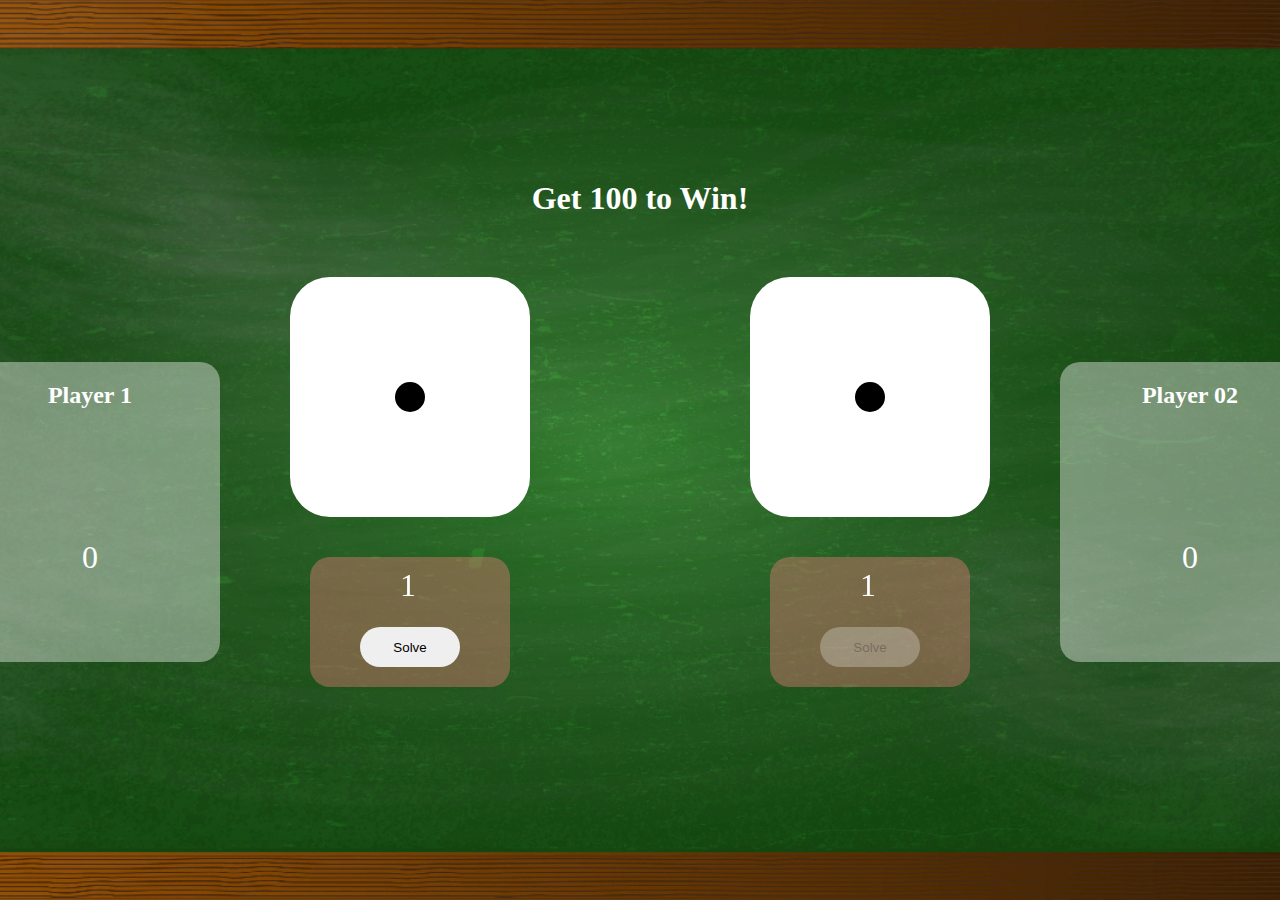
==== game.html @ 0b72fb1b "update" ====
<!DOCTYPE html>
<html lang="en">
<head>
    <meta charset="UTF-8">
    <meta name="viewport" content="width=device-width, initial-scale=1.0">
    <link rel="stylesheet" href="style.css">
    <title>Document</title>
</head>
<body>
    <div class="container_01">
        <div class="container_02">
            <div class="container_03">
                <h1 class="h1" id="h1">Get 100 to Win!</h1>
                <div class="container_04">
                    <div class="win_div">
                        <div class="win_indicate">
                            <h2 id="win1">You won!</h2>
                        </div>
                        <div class="user_01">
                            <div class="user_01_details">
                                <h2>Player 1</h2>
                                <div class="userName">
                                    <h1 id="userName_1"></h1>
                                </div>
                                <div class="marks">
                                    <span id="userMarks_1">0</span>
                                </div>
                            </div>
                        </div>
                    </div>
                    <div class="dice_01">
                        <div class="dice">
                            <div class="all_dots">
                                <div class="dots">
                                    <span class="n1_1" id="n1_1"></span>
                                    <span class="n2_1" id="n2_1"></span>
                                    <span class="n3_1" id="n3_1"></span>
                                    <span class="n4_1" id="n4_1"></span>
                                    <span class="n5_1" id="n5_1"></span>
                                    <span class="n6_1" id="n6_1"></span>
                                    <span class="n7_1" id="n7_1"></span>
                                    <span class="n8_1" id="n8_1"></span>
                                    <span class="n9_1" id="n9_1"></span>
                                </div>
                            </div>
                        </div>
                        <div class="dice_ope">
                            <div class="number">
                                <span id="num_panel_01">1</span>
                            </div>
                            <div class="btn">
                                    <button class="btn_solve" onclick="user_01()" id="btn_1">Solve</button>
                            </div>
                        </div>
                    </div>
                    <button class="roll" onclick="reloadPage()" id="roll">Play Again</button>
                    <div class="dice_02">
                        <div class="dice">
                            <div class="all_dots">
                                <div class="dots">
                                    <span class="n1_2" id="n1_2"></span>
                                    <span class="n2_2" id="n2_2"></span>
                                    <span class="n3_2" id="n3_2"></span>
                                    <span class="n4_2" id="n4_2"></span>
                                    <span class="n5_2" id="n5_2"></span>
                                    <span class="n6_2" id="n6_2"></span>
                                    <span class="n7_2" id="n7_2"></span>
                                    <span class="n8_2" id="n8_2"></span>
                                    <span class="n9_2" id="n9_2"></span>
                                </div>
                            </div>
                        </div>
                        <div class="dice_ope">
                            <div class="number">
                                <span id="num_panel_02">1</span>
                            </div>
                            <div class="btn">
                                    <button class="btn_solve" onclick="user_02()" id="btn_2">Solve</button>
                            </div>
                        </div>
                    </div>
                    <div class="win_idiv">
                        <div class="win_indicate">
                            <h2 id="win2">You won!</h2>
                        </div>
                        <div class="user_02">
                            <div class="user_02_details">
                                <h2>Player 02</h2>
                                <div class="userName">
                                    <h1 id="userName_2"></h1>
                                </div>
                                <div class="marks">
                                    <span id="userMarks_2">0</span>
                                </div>
                            </div>
                        </div>
                    </div>
                </div>
            </div>
        </div>
    </div>
    <script src="script.js"></script>
</body>
</html>
---- style.css ----
*
{

    margin: 0;
    padding: 0;

}

body
{

    box-sizing: border-box;
    background-image: url('src/background.jpeg');
    background-size: cover;
    background-position: center;
    background-attachment: fixed;
    width: 100vw;
    height: 100vh;
    box-sizing: border-box;

}

.container_01
{

    display: flex;
    justify-content: center;
    align-items: center;
    width: 100%;
    height: 100vh;

}

.container_02
{

    width: 1300px;
    height: 580px;
    border-radius: 40px;

}

.user_01
{

    width: 260px;
    height: 300px;
    background-color: rgba(255, 255, 255, 0.4);
    border-radius: 20px;

}

.user_01_details
{

    width: 100%;
    height: 100%;
    text-align: center;
    padding-top: 20px;
}

.user_01_details h1
{

    margin-top: 30px;

}

.user_02
{

    width: 260px;
    height: 300px;
    background-color: rgba(255, 255, 255, 0.4);
    border-radius: 20px;

}

.user_02_details
{

    width: 100%;
    height: 100%;
    padding-top: 20px;
    text-align: center;

}

.user_02_details h1
{

    margin-top: 30px;

}

.userName
{

    height: 40px;
}

.win_indicate
{
    height: 50px;
    color: red;
    margin: 10px;
    font-size: 24px;
    text-align: center;
}

#win1
{

    display: none;

}

#win2{

    display: none;

}

.marks
{

    margin-top: 60px;
    font-size: 32px;

}

.h1
{

    margin-top: 20px;

}

.container_03
{

    width: 100%;
    text-align: center;
    color: white;

}

.container_04
{

    display: flex;
    justify-content: center;
    align-items: center;
    width: 100%;
    height: 100%;
    margin-top: 20px;

}

.dice_01
{

    width: 300px;
    height: 400px;
    margin-right: 40px;
    padding: 40px;
    justify-content: center;
    align-items: center;
    text-align: center;

}

.dice_02
{

    width: 300px;
    height: 400px;
    margin-left: 40px;
    padding: 40px;
    justify-content: center;
    align-items: center;
    text-align: center;

}

.dice
{

    width: 240px;
    height: 240px;
    margin: 0 30px 0 30px;
    background-color: white;
    border-radius: 40px;
    display: flex;
    justify-content: center;
    align-items: center;

}

.all_dots
{

    width: 200px;
    height: 200px;

}

.n1_1
{

    background: white;
}

.n1_2
{

    background: white;
}

.n2_1
{

    background: white;
}

.n2_2
{

    background: white;
}

.n3_1
{

    background: white;
}

.n3_2
{

    background: white;
}

.n4_1
{

    background: white;
}

.n4_2
{

    background: white;
}

.n5_1
{

    background: black;
}

.n5_2
{

    background: black;
}

.n6_1
{

    background: white;
}

.n6_2
{

    background: white;
}

.n7_1
{

    background: white;
}

.n7_2
{

    background: white;
}

.n8_1
{

    background: white;
}

.n8_2
{

    background: white;
}

.n9_1
{

    background: white;
}

.n9_2
{

    background: white;
}

.dots
{

    width: 100%;
    height: 100%;
    display: flex;
    justify-content: center;
    align-items: center;
    flex-wrap: wrap;
    gap: 40px;

}

.dots span
{

    width: 30px;
    height: 30px;
    border-radius: 50px;

}

.dice_ope
{

    margin-left: 50px;
    width: 200px;
    background-color: rgba(243, 124, 124, 0.4);
    border-radius: 20px;
}

.btn
{


    padding: 20px;

}

.btn_solve
{

    width: 100px;
    height: 40px;
    border-radius: 20px;
    border: none;
    cursor: pointer;

}

.btn_solve:hover
{

    width: 100px;
    height: 40px;
    border-radius: 20px;
    border: 1px solid black;

}

.number
{

    text-align: center;
    margin-top: 40px;
    padding: 10px;
    width: 160px;
    height: 30px;

}

.number span
{

    font-size: 32px;
    position: fixed;

}

.roll
{

    position: absolute;
    width: 120px;
    height: 50px;
    border-radius: 10px;
    border: none;
    font-weight: 500;
    background-color: rgba(255, 176, 57, 0.8);
    display: none;
    cursor: pointer;

}

.roll:hover
{

    border: 1px solid black;
}
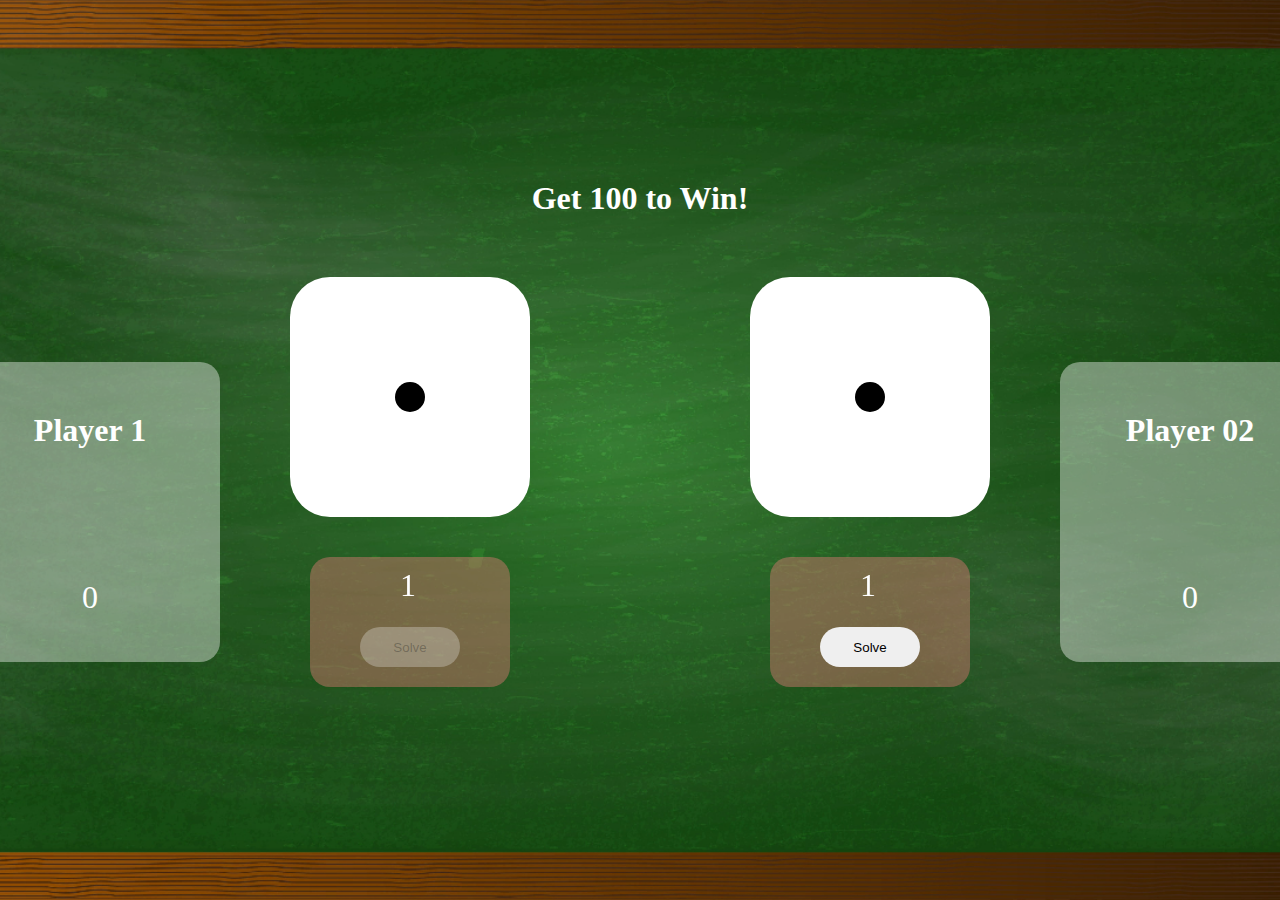
==== commit ca0f082e: "update" ====
--- a/game.html
+++ b/game.html
@@ -20,7 +20,7 @@
                             <div class="user_01_details">
                                 <h2>Player 1</h2>
                                 <div class="userName">
-                                    <h1 id="userName_1"></h1>
+                                    <h2 id="userName_1"></h2>
                                 </div>
                                 <div class="marks">
                                     <span id="userMarks_1">0</span>
@@ -87,7 +87,7 @@
                             <div class="user_02_details">
                                 <h2>Player 02</h2>
                                 <div class="userName">
-                                    <h1 id="userName_2"></h1>
+                                    <h2 id="userName_2"></h2>
                                 </div>
                                 <div class="marks">
                                     <span id="userMarks_2">0</span>
--- a/style.css
+++ b/style.css
@@ -59,10 +59,18 @@
     padding-top: 20px;
 }
 
-.user_01_details h1
+.user_01_details h2
 {
 
     margin-top: 30px;
+    font-size: 32px;
+
+}
+
+#userName_1
+{
+
+    font-size: 42px;
 
 }
 
@@ -86,11 +94,19 @@
 
 }
 
-.user_02_details h1
+.user_02_details h2
 {
 
     margin-top: 30px;
-
+    font-size: 32px;
+
+}
+
+#userName_2
+{
+
+    font-size: 42px;
+    
 }
 
 .userName
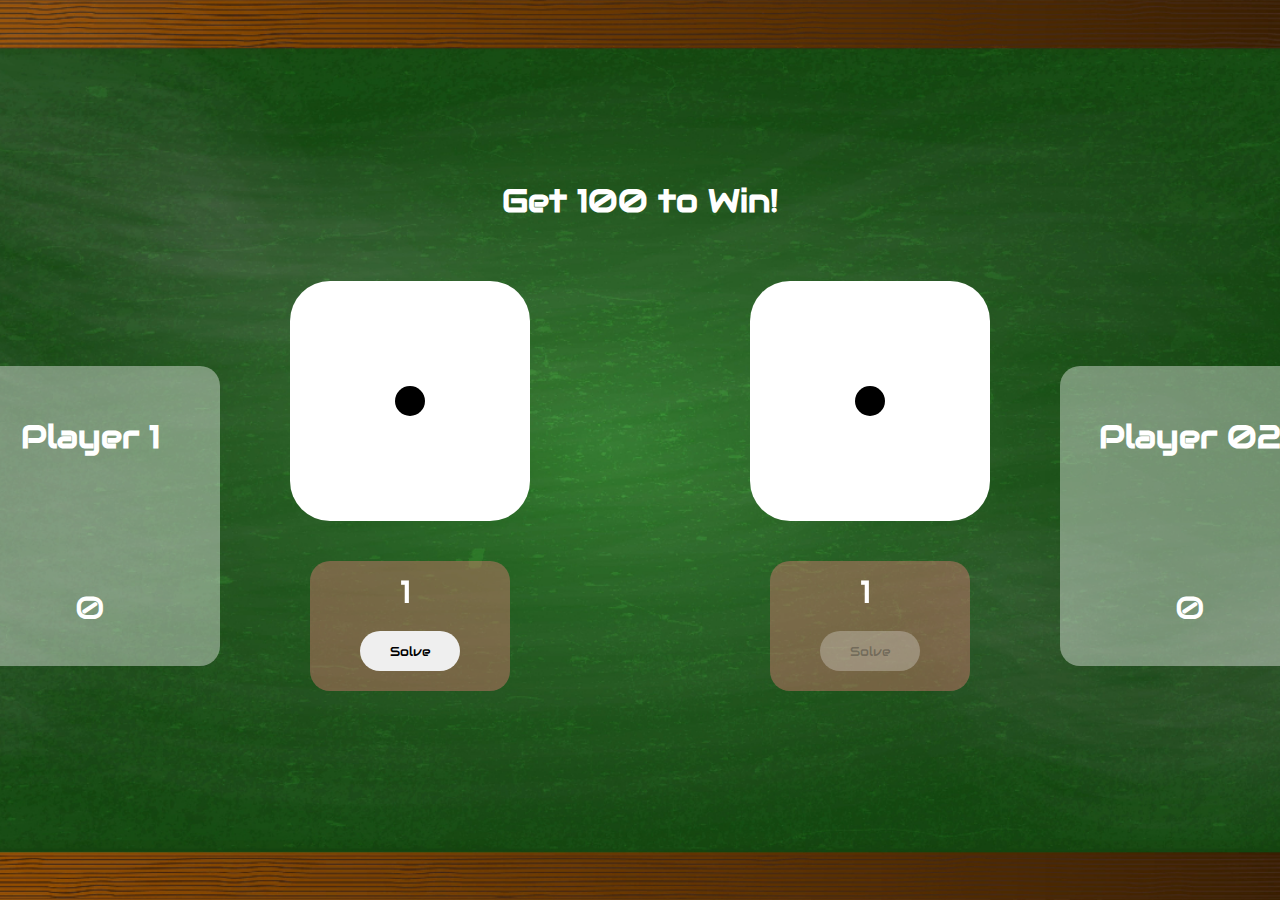
==== commit 32016024: "update" ====
--- a/game.html
+++ b/game.html
@@ -3,7 +3,7 @@
 <head>
     <meta charset="UTF-8">
     <meta name="viewport" content="width=device-width, initial-scale=1.0">
-    <link rel="stylesheet" href="style.css">
+    <link rel="stylesheet" href="style1.css">
     <title>Document</title>
 </head>
 <body>
@@ -99,6 +99,6 @@
             </div>
         </div>
     </div>
-    <script src="script.js"></script>
+    <script src="script1.js"></script>
 </body>
 </html>--- a/style1.css
+++ b/style1.css
@@ -0,0 +1,436 @@
+@import url('https://fonts.googleapis.com/css?family=Audiowide');
+*
+{
+
+    margin: 0;
+    padding: 0;
+    font-family: "Audiowide";
+
+}
+
+body
+{
+
+    box-sizing: border-box;
+    background-image: url('src/background.jpeg');
+    background-size: cover;
+    background-position: center;
+    background-attachment: fixed;
+    width: 100vw;
+    height: 100vh;
+    box-sizing: border-box;
+
+}
+
+.container_01
+{
+
+    display: flex;
+    justify-content: center;
+    align-items: center;
+    width: 100%;
+    height: 100vh;
+
+}
+
+.container_02
+{
+
+    width: 1300px;
+    height: 580px;
+    border-radius: 40px;
+
+}
+
+.user_01
+{
+
+    width: 260px;
+    height: 300px;
+    background-color: rgba(255, 255, 255, 0.4);
+    border-radius: 20px;
+
+}
+
+.user_01_details
+{
+
+    width: 100%;
+    height: 100%;
+    text-align: center;
+    padding-top: 20px;
+}
+
+.user_01_details h2
+{
+
+    margin-top: 30px;
+    font-size: 32px;
+
+}
+
+#userName_1
+{
+
+    font-size: 42px;
+
+}
+
+.user_02
+{
+
+    width: 260px;
+    height: 300px;
+    background-color: rgba(255, 255, 255, 0.4);
+    border-radius: 20px;
+
+}
+
+.user_02_details
+{
+
+    width: 100%;
+    height: 100%;
+    padding-top: 20px;
+    text-align: center;
+
+}
+
+.user_02_details h2
+{
+
+    margin-top: 30px;
+    font-size: 32px;
+
+}
+
+#userName_2
+{
+
+    font-size: 42px;
+
+}
+
+.userName
+{
+
+    height: 40px;
+}
+
+.win_indicate
+{
+    height: 50px;
+    color: red;
+    margin: 10px;
+    font-size: 24px;
+    text-align: center;
+}
+
+#win1
+{
+
+    display: none;
+
+}
+
+#win2{
+
+    display: none;
+
+}
+
+.marks
+{
+
+    margin-top: 60px;
+    font-size: 32px;
+
+}
+
+.h1
+{
+
+    margin-top: 20px;
+
+}
+
+.container_03
+{
+
+    width: 100%;
+    text-align: center;
+    color: white;
+
+}
+
+.container_04
+{
+
+    display: flex;
+    justify-content: center;
+    align-items: center;
+    width: 100%;
+    height: 100%;
+    margin-top: 20px;
+
+}
+
+.dice_01
+{
+
+    width: 300px;
+    height: 400px;
+    margin-right: 40px;
+    padding: 40px;
+    justify-content: center;
+    align-items: center;
+    text-align: center;
+
+}
+
+.dice_02
+{
+
+    width: 300px;
+    height: 400px;
+    margin-left: 40px;
+    padding: 40px;
+    justify-content: center;
+    align-items: center;
+    text-align: center;
+
+}
+
+.dice
+{
+
+    width: 240px;
+    height: 240px;
+    margin: 0 30px 0 30px;
+    background-color: white;
+    border-radius: 40px;
+    display: flex;
+    justify-content: center;
+    align-items: center;
+
+}
+
+.all_dots
+{
+
+    width: 200px;
+    height: 200px;
+
+}
+
+.n1_1
+{
+
+    background: white;
+}
+
+.n1_2
+{
+
+    background: white;
+}
+
+.n2_1
+{
+
+    background: white;
+}
+
+.n2_2
+{
+
+    background: white;
+}
+
+.n3_1
+{
+
+    background: white;
+}
+
+.n3_2
+{
+
+    background: white;
+}
+
+.n4_1
+{
+
+    background: white;
+}
+
+.n4_2
+{
+
+    background: white;
+}
+
+.n5_1
+{
+
+    background: black;
+}
+
+.n5_2
+{
+
+    background: black;
+}
+
+.n6_1
+{
+
+    background: white;
+}
+
+.n6_2
+{
+
+    background: white;
+}
+
+.n7_1
+{
+
+    background: white;
+}
+
+.n7_2
+{
+
+    background: white;
+}
+
+.n8_1
+{
+
+    background: white;
+}
+
+.n8_2
+{
+
+    background: white;
+}
+
+.n9_1
+{
+
+    background: white;
+}
+
+.n9_2
+{
+
+    background: white;
+}
+
+.dots
+{
+
+    width: 100%;
+    height: 100%;
+    display: flex;
+    justify-content: center;
+    align-items: center;
+    flex-wrap: wrap;
+    gap: 40px;
+
+}
+
+.dots span
+{
+
+    width: 30px;
+    height: 30px;
+    border-radius: 50px;
+
+}
+
+.dice_ope
+{
+
+    margin-left: 50px;
+    width: 200px;
+    background-color: rgba(243, 124, 124, 0.4);
+    border-radius: 20px;
+}
+
+.btn
+{
+
+
+    padding: 20px;
+
+}
+
+.btn_solve
+{
+
+    width: 100px;
+    height: 40px;
+    border-radius: 20px;
+    border: none;
+    cursor: pointer;
+
+}
+
+.btn_solve:hover
+{
+
+    width: 100px;
+    height: 40px;
+    border-radius: 20px;
+    border: 1px solid black;
+
+}
+
+.number
+{
+
+    text-align: center;
+    margin-top: 40px;
+    padding: 10px;
+    width: 160px;
+    height: 30px;
+
+}
+
+.number span
+{
+
+    font-size: 32px;
+    position: fixed;
+
+}
+
+.roll
+{
+
+    position: absolute;
+    width: 160px;
+    height: 60px;
+    border-radius: 20px;
+    border: none;
+    font-weight: 500;
+    background: linear-gradient(to right, rgb(255, 0, 234), rgb(0, 255, 42));
+    display: none;
+    cursor: pointer;
+    font-size: 20px;
+    font-weight: 500;
+    color: white;
+
+}
+
+.roll:hover
+{
+
+    border: 1px solid black;
+
+}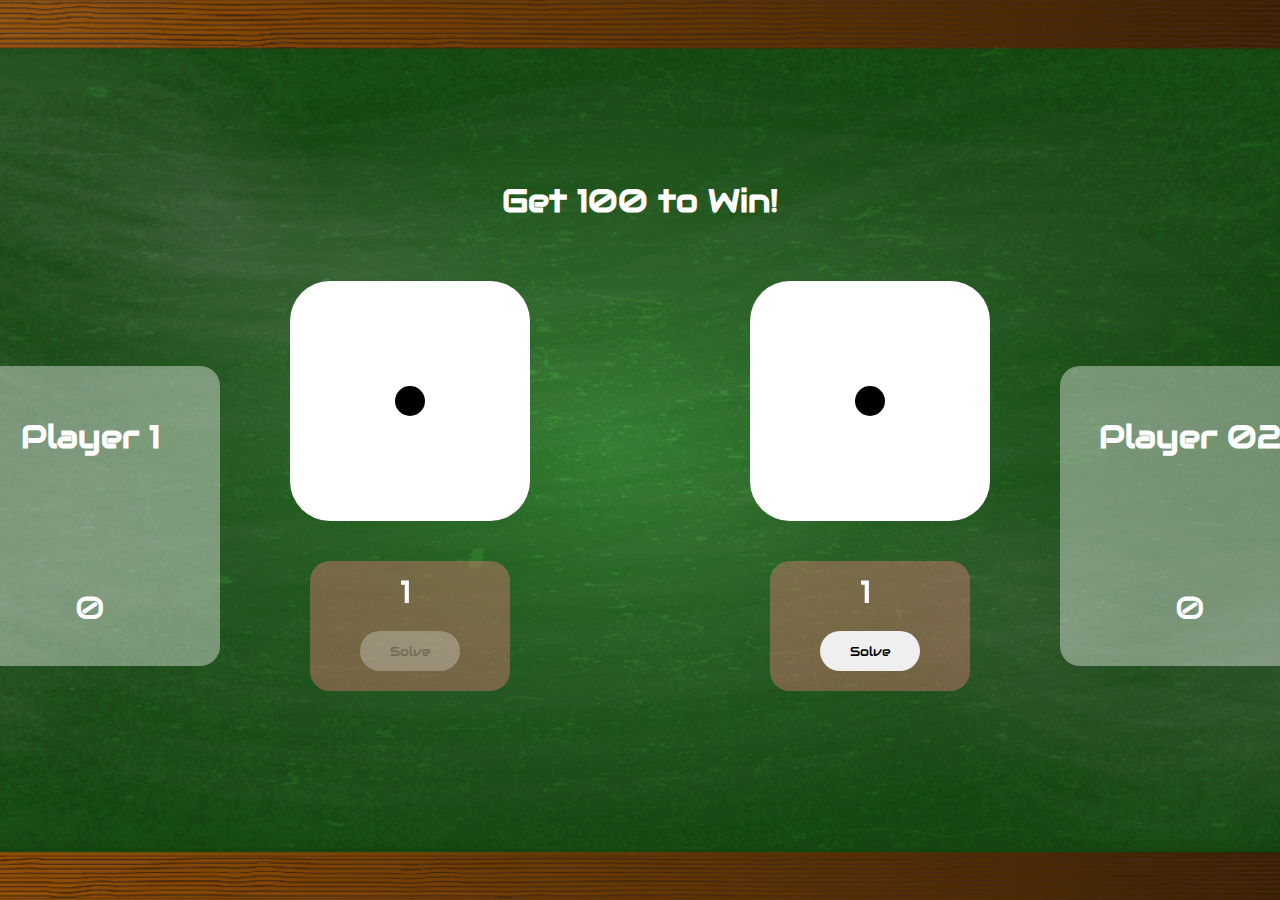
==== commit 3426b40d: "update" ====
--- a/game.html
+++ b/game.html
@@ -4,7 +4,7 @@
     <meta charset="UTF-8">
     <meta name="viewport" content="width=device-width, initial-scale=1.0">
     <link rel="stylesheet" href="style1.css">
-    <title>Document</title>
+    <title>Dice Game Play Ground</title>
 </head>
 <body>
     <div class="container_01">
--- a/style1.css
+++ b/style1.css
@@ -1,4 +1,5 @@
 @import url('https://fonts.googleapis.com/css?family=Audiowide');
+
 *
 {
 
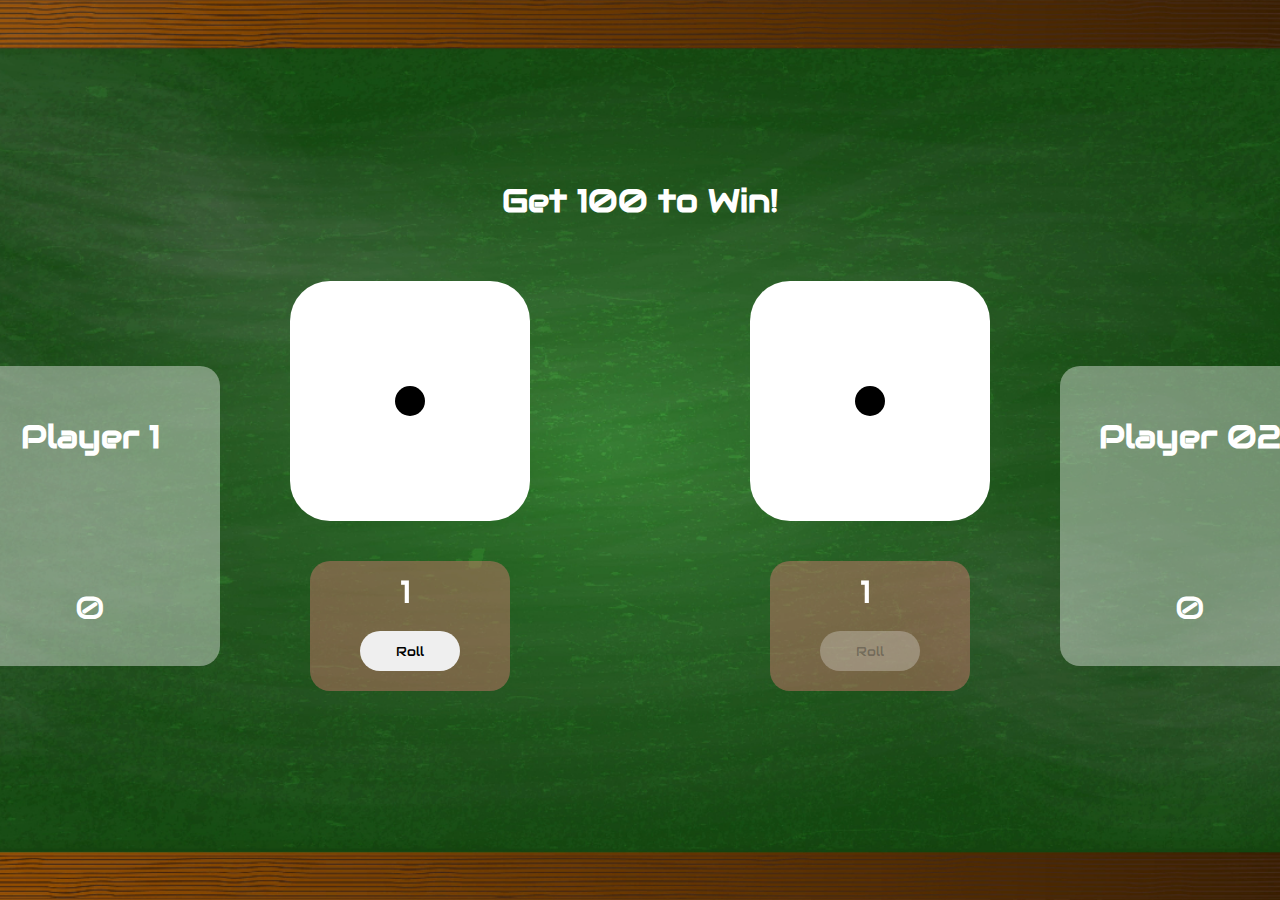
==== commit 20e351de: "comment add commit" ====
--- a/game.html
+++ b/game.html
@@ -10,15 +10,28 @@
     <div class="container_01">
         <div class="container_02">
             <div class="container_03">
+
+                <!-- target to win the game -->
+
                 <h1 class="h1" id="h1">Get 100 to Win!</h1>
+
                 <div class="container_04">
+
+                    <!-- win indicator -->
+
                     <div class="win_div">
                         <div class="win_indicate">
                             <h2 id="win1">You won!</h2>
                         </div>
+
+                        <!-- first player details -->
+
                         <div class="user_01">
                             <div class="user_01_details">
                                 <h2>Player 1</h2>
+
+                                <!-- display input first player name -->
+
                                 <div class="userName">
                                     <h2 id="userName_1"></h2>
                                 </div>
@@ -28,9 +41,15 @@
                             </div>
                         </div>
                     </div>
+
+                    <!-- dice cube -->
+
                     <div class="dice_01">
                         <div class="dice">
                             <div class="all_dots">
+
+                                <!-- dice cube dot (for display the value of 6 sides) -->
+
                                 <div class="dots">
                                     <span class="n1_1" id="n1_1"></span>
                                     <span class="n2_1" id="n2_1"></span>
@@ -44,15 +63,21 @@
                                 </div>
                             </div>
                         </div>
+
+                        <!-- at one the time dice indicate dots values using numbers -->
+
                         <div class="dice_ope">
                             <div class="number">
                                 <span id="num_panel_01">1</span>
                             </div>
                             <div class="btn">
-                                    <button class="btn_solve" onclick="user_01()" id="btn_1">Solve</button>
+                                    <button class="btn_solve" onclick="user_01()" id="btn_1">Roll</button>
                             </div>
                         </div>
                     </div>
+
+                    <!-- after the won and play again -->
+
                     <button class="roll" onclick="reloadPage()" id="roll">Play Again</button>
                     <div class="dice_02">
                         <div class="dice">
@@ -75,7 +100,7 @@
                                 <span id="num_panel_02">1</span>
                             </div>
                             <div class="btn">
-                                    <button class="btn_solve" onclick="user_02()" id="btn_2">Solve</button>
+                                    <button class="btn_solve" onclick="user_02()" id="btn_2">Roll</button>
                             </div>
                         </div>
                     </div>
--- a/style1.css
+++ b/style1.css
@@ -202,6 +202,13 @@
 
 }
 
+#num_panel_01
+{
+
+    position: fixed;
+
+}
+
 .dice
 {
 
@@ -361,6 +368,7 @@
     width: 200px;
     background-color: rgba(243, 124, 124, 0.4);
     border-radius: 20px;
+
 }
 
 .btn
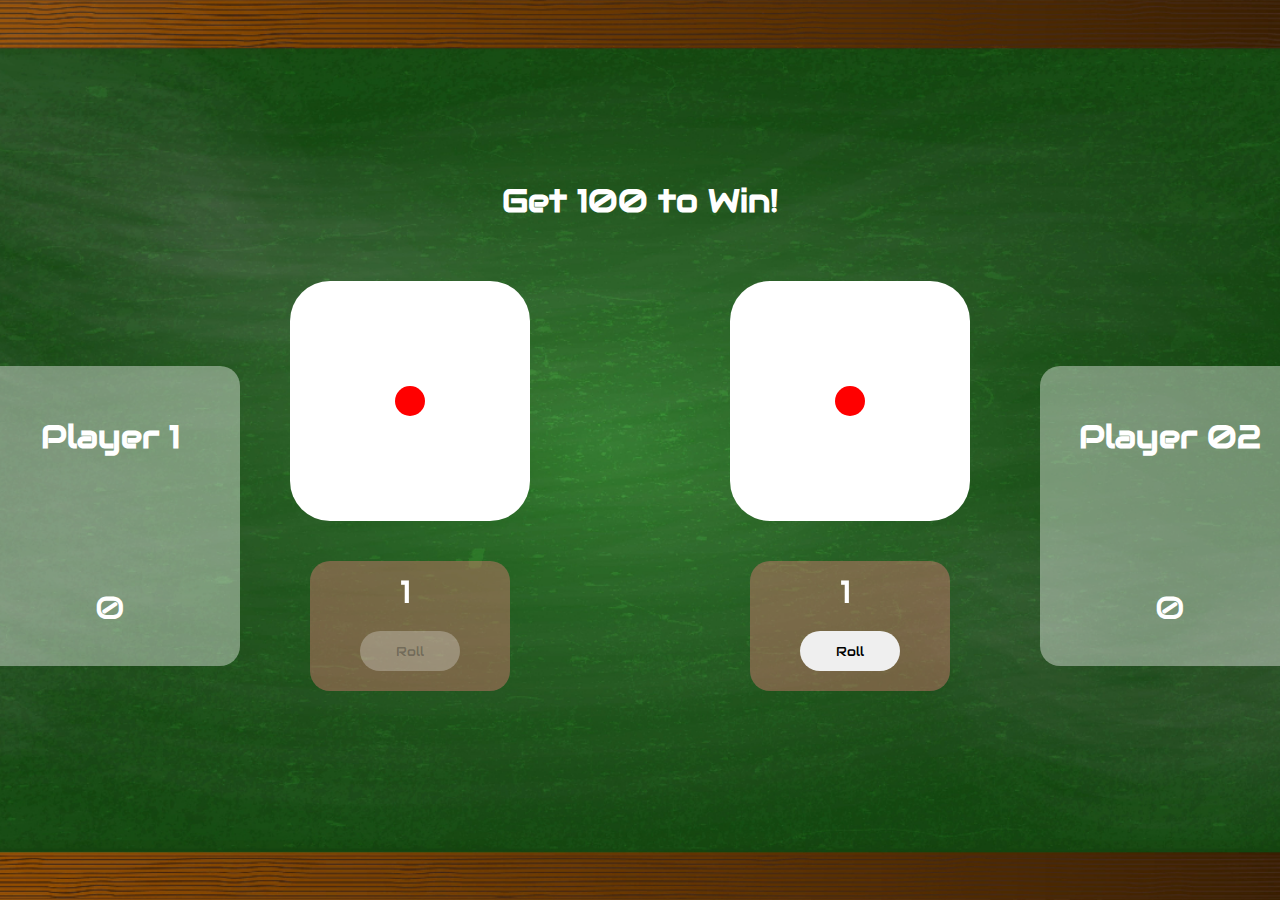
==== commit cbec5a71: "update commit" ====
--- a/game.html
+++ b/game.html
@@ -45,21 +45,25 @@
                     <!-- dice cube -->
 
                     <div class="dice_01">
-                        <div class="dice">
-                            <div class="all_dots">
-
-                                <!-- dice cube dot (for display the value of 6 sides) -->
-
-                                <div class="dots">
-                                    <span class="n1_1" id="n1_1"></span>
-                                    <span class="n2_1" id="n2_1"></span>
-                                    <span class="n3_1" id="n3_1"></span>
-                                    <span class="n4_1" id="n4_1"></span>
-                                    <span class="n5_1" id="n5_1"></span>
-                                    <span class="n6_1" id="n6_1"></span>
-                                    <span class="n7_1" id="n7_1"></span>
-                                    <span class="n8_1" id="n8_1"></span>
-                                    <span class="n9_1" id="n9_1"></span>
+                        <div id="dice_roll_div_1" class="dice_roll_div_1">
+                        </div>
+                        <div id="dice_01">
+                            <div class="dice">
+                                <div class="all_dots">
+    
+                                    <!-- dice cube dot (for display the value of 6 sides) -->
+    
+                                    <div class="dots">
+                                        <span class="n1_1" id="n1_1"></span>
+                                        <span class="n2_1" id="n2_1"></span>
+                                        <span class="n3_1" id="n3_1"></span>
+                                        <span class="n4_1" id="n4_1"></span>
+                                        <span class="n5_1" id="n5_1"></span>
+                                        <span class="n6_1" id="n6_1"></span>
+                                        <span class="n7_1" id="n7_1"></span>
+                                        <span class="n8_1" id="n8_1"></span>
+                                        <span class="n9_1" id="n9_1"></span>
+                                    </div>
                                 </div>
                             </div>
                         </div>
@@ -80,21 +84,22 @@
 
                     <button class="roll" onclick="reloadPage()" id="roll">Play Again</button>
                     <div class="dice_02">
-                        <div class="dice">
-                            <div class="all_dots">
-                                <div class="dots">
-                                    <span class="n1_2" id="n1_2"></span>
-                                    <span class="n2_2" id="n2_2"></span>
-                                    <span class="n3_2" id="n3_2"></span>
-                                    <span class="n4_2" id="n4_2"></span>
-                                    <span class="n5_2" id="n5_2"></span>
-                                    <span class="n6_2" id="n6_2"></span>
-                                    <span class="n7_2" id="n7_2"></span>
-                                    <span class="n8_2" id="n8_2"></span>
-                                    <span class="n9_2" id="n9_2"></span>
+                        <div id="dice_roll_div_2" class="dice_roll_div_2"></div>
+                            <div id="dice_02" class="dice">
+                                <div class="all_dots">
+                                    <div class="dots">
+                                        <span class="n1_2" id="n1_2"></span>
+                                        <span class="n2_2" id="n2_2"></span>
+                                        <span class="n3_2" id="n3_2"></span>
+                                        <span class="n4_2" id="n4_2"></span>
+                                        <span class="n5_2" id="n5_2"></span>
+                                        <span class="n6_2" id="n6_2"></span>
+                                        <span class="n7_2" id="n7_2"></span>
+                                        <span class="n8_2" id="n8_2"></span>
+                                        <span class="n9_2" id="n9_2"></span>
+                                    </div>
                                 </div>
                             </div>
-                        </div>
                         <div class="dice_ope">
                             <div class="number">
                                 <span id="num_panel_02">1</span>
--- a/style1.css
+++ b/style1.css
@@ -182,7 +182,7 @@
     width: 300px;
     height: 400px;
     margin-right: 40px;
-    padding: 40px;
+    padding: 20px;
     justify-content: center;
     align-items: center;
     text-align: center;
@@ -217,9 +217,55 @@
     margin: 0 30px 0 30px;
     background-color: white;
     border-radius: 40px;
-    display: flex;
-    justify-content: center;
-    align-items: center;
+    display: block;
+    justify-content: center;
+    align-items: center;
+
+}
+
+.dice_roll_1
+{
+
+    width: 400px;
+    height: 400px;
+    margin: 0 30px 0 30px;
+    margin-top: -140px;
+    margin-left: -50px;
+    z-index: 1;
+
+}
+
+.dice_roll_2
+{
+
+    width: 400px;
+    height: 400px;
+    margin: 0 30px 0 30px;
+    margin-top: -140px;
+    margin-left: -50px;
+    z-index: 1;
+
+}
+
+.dice_roll_div_1
+{
+
+    width: 240px;
+    height: 240px;
+    display: none;
+    z-index: 10;
+    margin-bottom: 20px;
+
+}
+
+.dice_roll_div_2
+{
+
+    width: 240px;
+    height: 240px;
+    display: none;
+    z-index: 10;
+    margin-bottom: 20px;
 
 }
 
@@ -228,6 +274,7 @@
 
     width: 200px;
     height: 200px;
+    padding: 20px;
 
 }
 
@@ -282,13 +329,13 @@
 .n5_1
 {
 
-    background: black;
+    background: red;
 }
 
 .n5_2
 {
 
-    background: black;
+    background: red;
 }
 
 .n6_1
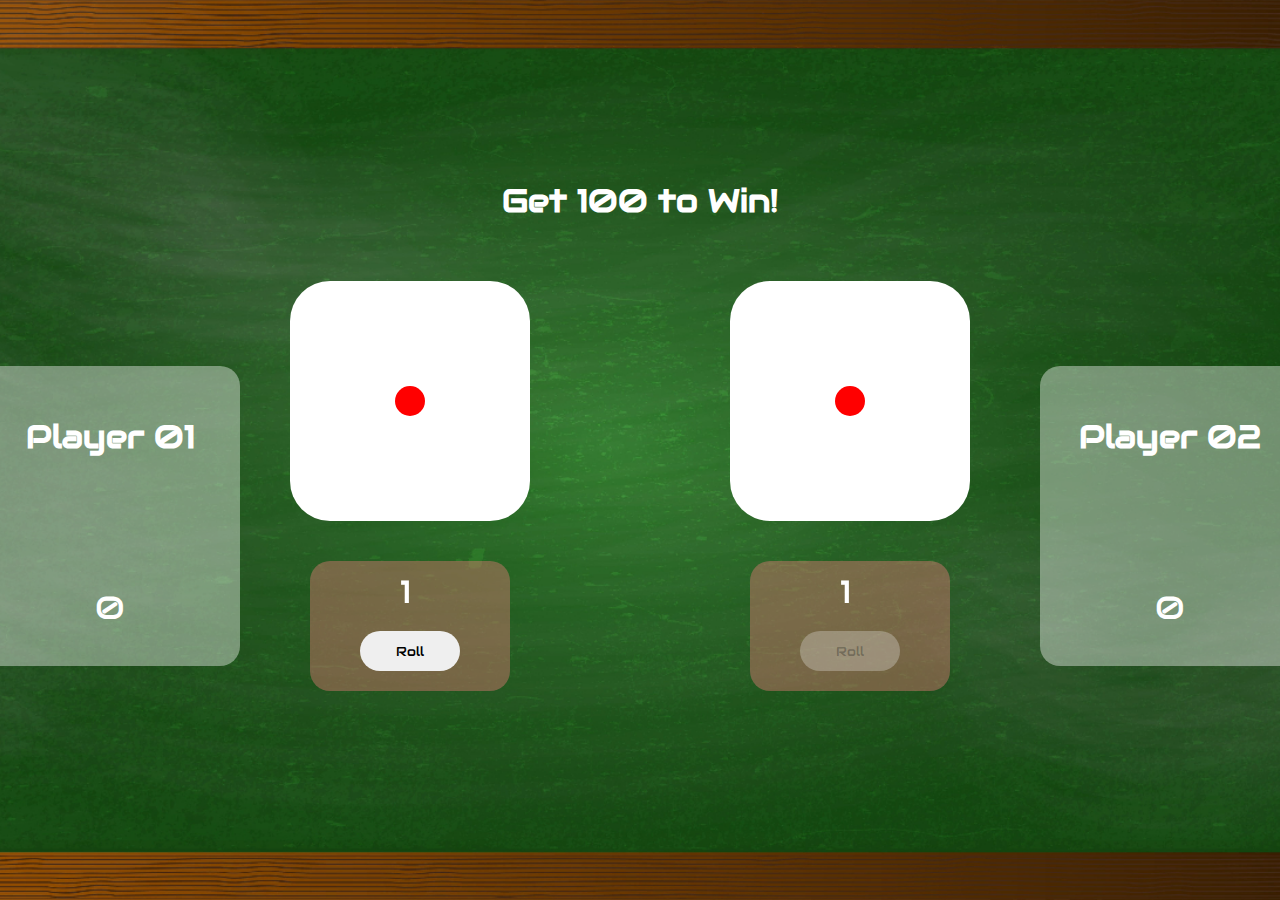
==== commit 8eb6238f: "update" ====
--- a/game.html
+++ b/game.html
@@ -28,7 +28,7 @@
 
                         <div class="user_01">
                             <div class="user_01_details">
-                                <h2>Player 1</h2>
+                                <h2>Player 01</h2>
 
                                 <!-- display input first player name -->
 
--- a/style1.css
+++ b/style1.css
@@ -255,6 +255,7 @@
     display: none;
     z-index: 10;
     margin-bottom: 20px;
+    margin-left: -100px;
 
 }
 
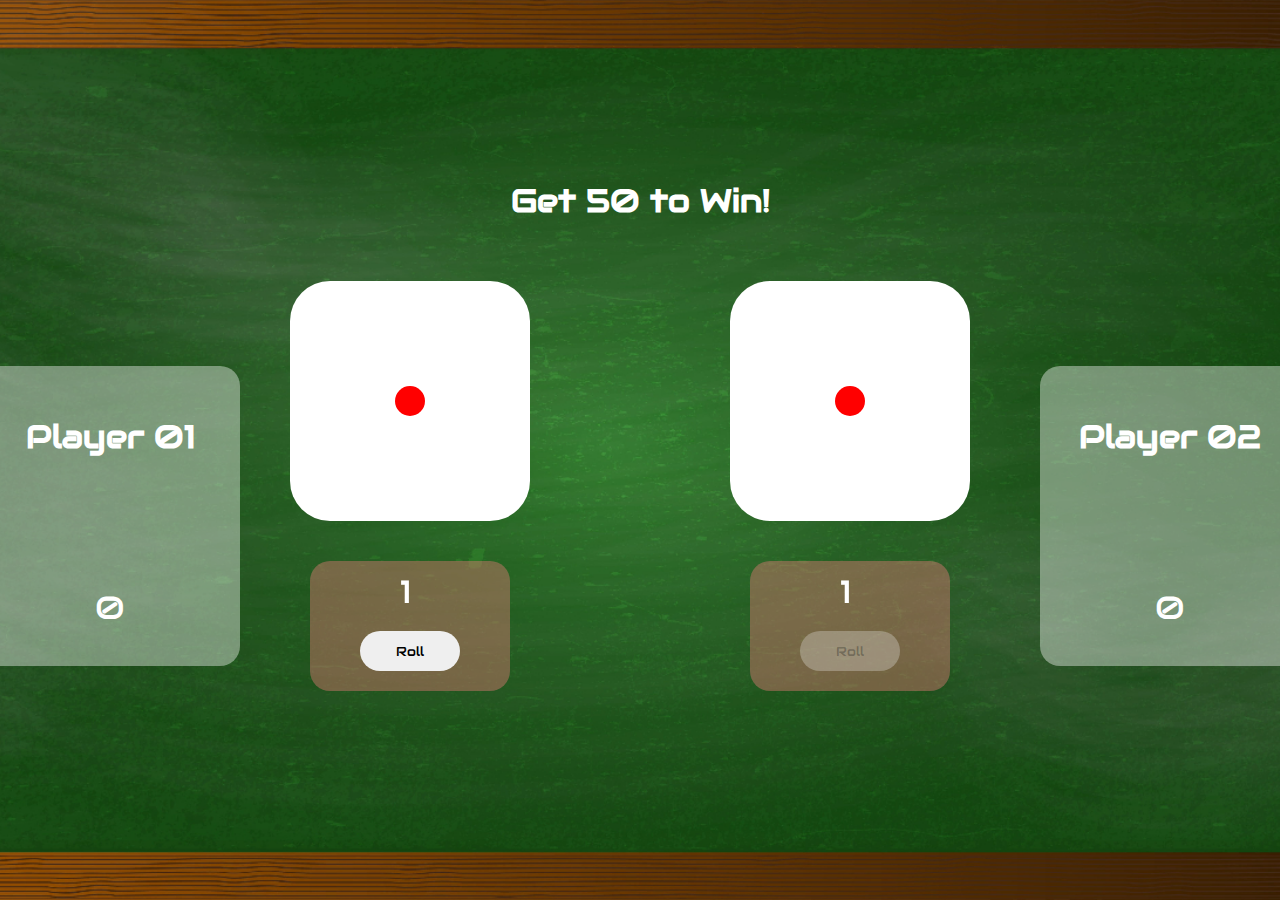
==== commit edac1437: "update commit" ====
--- a/game.html
+++ b/game.html
@@ -13,7 +13,7 @@
 
                 <!-- target to win the game -->
 
-                <h1 class="h1" id="h1">Get 100 to Win!</h1>
+                <h1 class="h1" id="h1">Get 50 to Win!</h1>
 
                 <div class="container_04">
 
--- a/style1.css
+++ b/style1.css
@@ -50,6 +50,7 @@
     height: 300px;
     background-color: rgba(255, 255, 255, 0.4);
     border-radius: 20px;
+    margin-left: -10px;
 
 }
 
@@ -60,6 +61,7 @@
     height: 100%;
     text-align: center;
     padding-top: 20px;
+    
 }
 
 .user_01_details h2
@@ -84,6 +86,7 @@
     height: 300px;
     background-color: rgba(255, 255, 255, 0.4);
     border-radius: 20px;
+    margin-right: -10px;
 
 }
 
@@ -255,7 +258,6 @@
     display: none;
     z-index: 10;
     margin-bottom: 20px;
-    margin-left: -100px;
 
 }
 
@@ -475,6 +477,7 @@
     height: 60px;
     border-radius: 20px;
     border: none;
+    margin-right: 18px;
     font-weight: 500;
     background: linear-gradient(to right, rgb(255, 0, 234), rgb(0, 255, 42));
     display: none;
